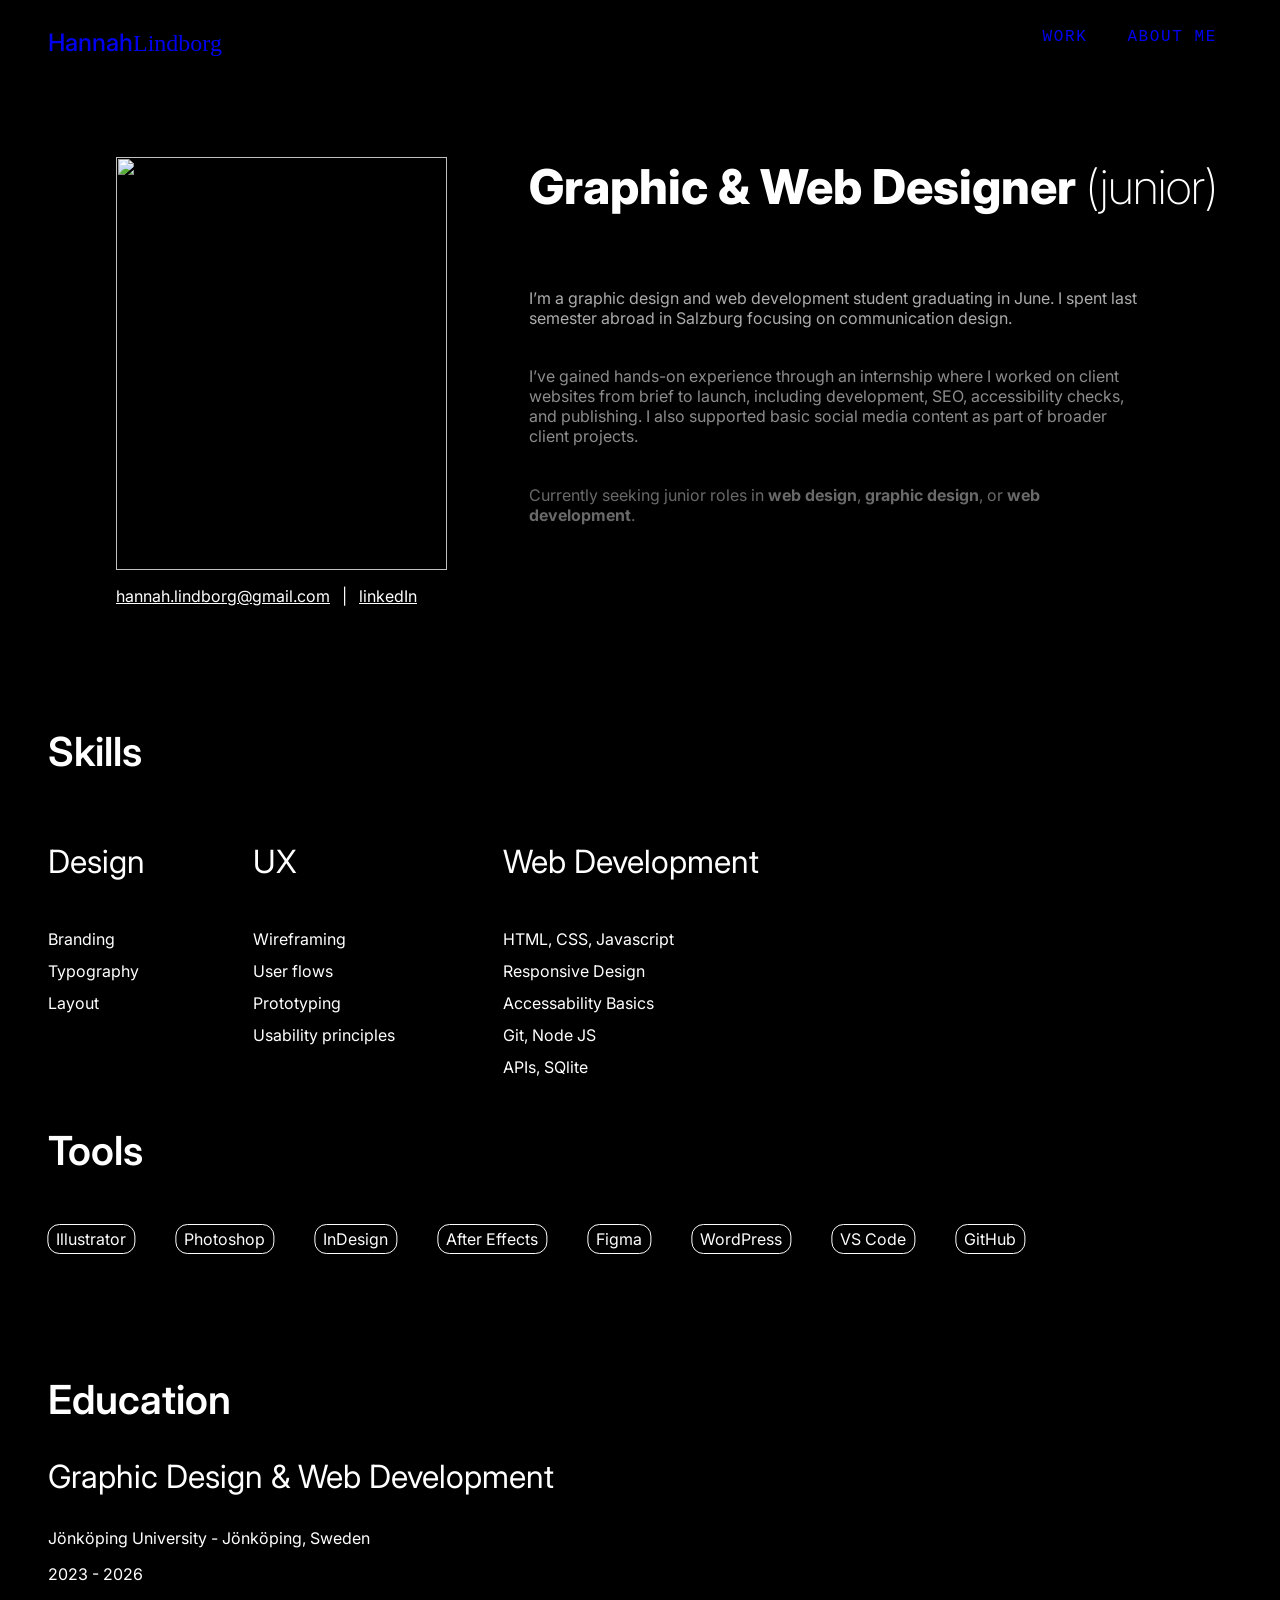
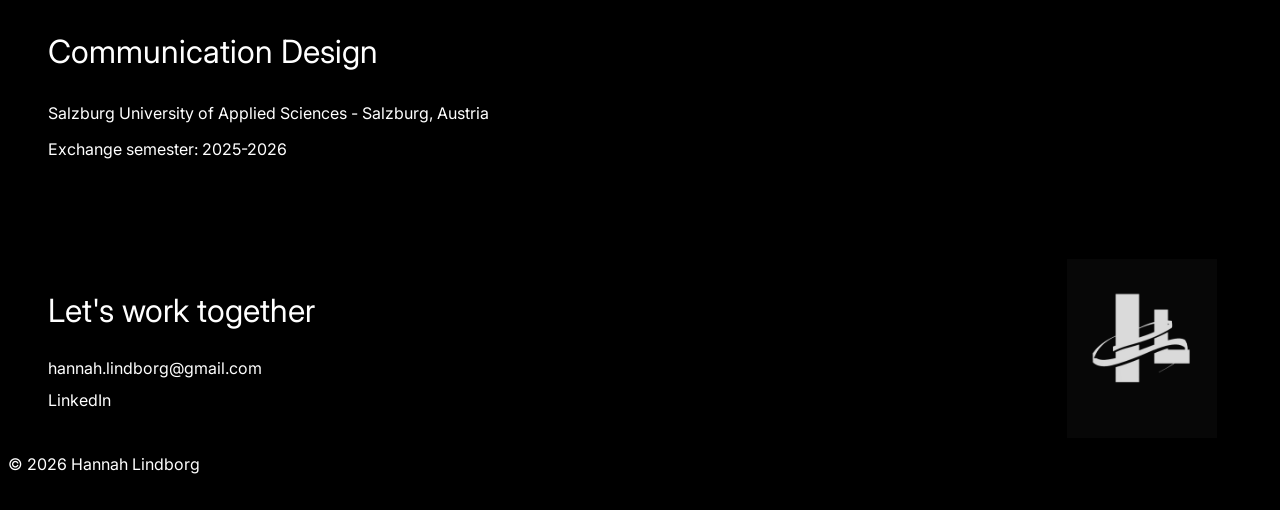
==== about.html @ 6935e382 "Final cleanup of large assets" ====
<!doctype html>
<html lang="en">
  <head>
    <meta charset="UTF-8" />
    <meta name="viewport" content="width=device-width, initial-scale=1.0" />
    <title>About page</title>
    <link rel="preconnect" href="https://fonts.googleapis.com" />
    <link rel="preconnect" href="https://fonts.gstatic.com" crossorigin />
    <link
      href="https://fonts.googleapis.com/css2?family=Bebas+Neue&family=Inter:ital,opsz,wght@0,14..32,100..900;1,14..32,100..900&display=swap"
      rel="stylesheet"
    />

    <link rel="stylesheet" href="style.css" />
    <link rel="stylesheet" href="about.css" />
    <link rel="stylesheet" href="transitions.css" />
  </head>
  <body>
    <div id="smooth-wrapper">
      <div id="smooth-content">
        <header>
          <nav aria-label="main">
            <ul>
              <div class="left-side">
                <li class="name" id="firstname">
                  <a href="index.html">Hannah</a>
                </li>
                <li class="name" id="lastname">
                  <a href="index.html">Lindborg</a>
                </li>
              </div>
              <div class="right-side">
                <li id="workbutton"><a href="index.html">WORK</a></li>
                <li><a href="about.html">ABOUT ME</a></li>
              </div>
            </ul>
          </nav>
        </header>
        <main id="swup" class="transition-reveal">
          <section class="introduction">
            <div class="left-column">
              <div id="image-container">
                <img src="images/cv photo option.png" alt="" />
              </div>
              <div class="contact-info">
                <a href="">hannah.lindborg@gmail.com</a>
                <p>|</p>
                <a href="">linkedIn</a>
              </div>
            </div>
            <div class="right-column" data-lag="0.5">
              <h1 id="split-text-title">
                Graphic & Web Designer
                <span id="junior">(junior)</span>
              </h1>
              <p class="about-text">
                I’m a graphic design and web development student graduating in
                June. I spent last semester abroad in Salzburg focusing on
                communication design.
              </p>
              <p class="about-text">
                I’ve gained hands-on experience through an internship where I
                worked on client websites from brief to launch, including
                development, SEO, accessibility checks, and publishing. I also
                supported basic social media content as part of broader client
                projects.
              </p>
              <p class="about-text">
                Currently seeking junior roles in <b>web design</b>,
                <b>graphic design</b>, or <b>web development</b>.
              </p>
            </div>
          </section>
          <section class="skills">
            <h2>Skills</h2>
            <div class="skill-categories">
              <div class="skill-category">
                <h3>Design</h3>
                <ul>
                  <li>Branding</li>
                  <li>Typography</li>
                  <li>Layout</li>
                </ul>
              </div>
              <div class="skill-category">
                <h3>UX</h3>
                <ul>
                  <li>Wireframing</li>
                  <li>User flows</li>
                  <li>Prototyping</li>
                  <li>Usability principles</li>
                </ul>
              </div>
              <div class="skill-category">
                <h3>Web Development</h3>
                <ul>
                  <li>HTML, CSS, Javascript</li>
                  <li>Responsive Design</li>
                  <li>Accessability Basics</li>
                  <li>Git, Node JS</li>
                  <li>APIs, SQlite</li>
                </ul>
              </div>
            </div>
          </section>
          <section class="tools">
            <h2>Tools</h2>
            <div class="tool-icons">
              <p>Illustrator</p>
              <p>Photoshop</p>
              <p>InDesign</p>
              <p>After Effects</p>
              <p>Figma</p>
              <p>WordPress</p>
              <p>VS Code</p>
              <p>GitHub</p>
            </div>
          </section>
          <section id="education">
            <div class="school">
              <h2>Education</h2>
              <h3>Graphic Design & Web Development</h3>
              <p>Jönköping University - Jönköping, Sweden</p>
              <p>2023 - 2026</p>
            </div>
            <div class="school">
              <h3>Communication Design</h3>
              <p>Salzburg University of Applied Sciences - Salzburg, Austria</p>
              <p>Exchange semester: 2025-2026</p>
            </div>
          </section>
        </main>
        <footer>
          <section id="footer-information">
            <div class="footer-left">
              <img
                src="images/sjöstugan/Screenshot 2026-03-01 122633 - Copy.png"
                alt=""
              />
            </div>
            <div class="footer-right">
              <h3>Let's work together</h3>
              <ul>
                <li>
                  <a href="mailto:hannah.lindborg@gmail.com">
                    hannah.lindborg@gmail.com
                  </a>
                </li>
                <li>LinkedIn</li>
              </ul>
            </div>
          </section>
          <div id="copyright">
            <p>© 2026 Hannah Lindborg</p>
          </div>
        </footer>
      </div>
    </div>
    <script src="https://cdn.jsdelivr.net/npm/gsap@3.14.1/dist/gsap.min.js"></script>
    <script src="https://cdn.jsdelivr.net/npm/gsap@3.14.1/dist/ScrollToPlugin.min.js"></script>
    <script src="https://cdn.jsdelivr.net/npm/gsap@3.14.1/dist/ScrollTrigger.min.js"></script>
    <script src="https://cdn.jsdelivr.net/npm/gsap@3.14.1/dist/SplitText.min.js"></script>
    <script src="https://cdn.jsdelivr.net/npm/gsap@3.14.1/dist/ScrollSmoother.min.js"></script>
    <script src="https://cdn.jsdelivr.net/npm/gsap@3.14.1/dist/ScrambleTextPlugin.min.js"></script>
    <script src="https://cdn.jsdelivr.net/npm/gsap@3.14.1/dist/Flip.min.js"></script>
    <script src="https://unpkg.com/@swup/js-plugin@3"></script>
    <script src="https://unpkg.com/@swup/parallel-plugin@0"></script>
    <script src="https://unpkg.com/@swup/head-plugin@2"></script>
    <script src="https://unpkg.com/@swup/preload-plugin@3"></script>
    <script type="module" src="global.js"></script>
  </body>
</html>
---- style.css ----
:root {
  --space-2xs: clamp(0.25rem, 0.5vw, 0.375rem);
  --space-xs: clamp(0.5rem, 1vw, 0.75rem);
  --space-sm: clamp(0.75rem, 2vw, 1.25rem);
  --space-md: clamp(1.25rem, 4vw, 2.5rem);
  --space-lg: clamp(2rem, 8vh, 5rem);
  --space-xl: clamp(4rem, 12vh, 8rem);
  scrollbar-gutter: stable;
}

* {
  font-family: "Inter", sans-serif;
  font-optical-sizing: auto;
  font-weight: weight;
  font-style: normal;
  font-size: 16px;
}

*,
*:before,
*:after {
  box-sizing: border-box;
}

/* Global font sizes */

h1 {
  font-size: 4rem;
  font-weight: 800;
  margin-bottom: 0;
}

h2 {
  font-size: 2.5rem;
  font-weight: 600;
}

h3 {
  font-size: 2rem;
  font-weight: 400;
}

#intro-left-container span {
  font-weight: 200;
  margin-top: 0;
  font-size: 2rem;
}

nav ul {
  display: flex;
  flex-direction: row;
  justify-content: space-between;
  list-style-type: none;
  padding-right: var(--space-md);
  padding-top: var(--space-xs);
  padding-bottom: var(--space-xs);
}

.right-side li,
.right-side a {
  font-family: "JetBrains Mono", monospace;
  letter-spacing: 0.1em;
  text-decoration-line: none;
}

.right-side {
  display: flex;
  flex-direction: row;
  column-gap: var(--space-md);
}

.left-side {
  display: flex;
  flex-direction: row;
  align-items: baseline;
}

.name a {
  font-size: 1.5rem;
}

.left-side #firstname a {
  font-family: "Inter", serif !important;
  font-weight: 500;
  text-decoration-line: none;
}

.left-side #lastname a {
  font-family: "Playfair Display", serif !important;
  text-decoration-line: none;
}

/* Intro section */

#intro-section {
  display: flex;
  flex-direction: row;
  height: 200px;
  flex: 60% 40%;
  padding-bottom: var(--space-sm);
}

#intro-left-container {
  display: flex;
  flex-direction: column;
  justify-content: flex-end;
  width: 100%;
  padding-left: var(--space-md);
}

#intro-right-container {
  display: flex;
  flex-direction: column;
  width: 100%;
  justify-content: flex-end;
  padding-right: var(--space-md);
}

#brief-container {
  display: flex;
  flex-direction: column;
  align-items: flex-start;
}

#brief-container h3 {
  margin-bottom: 0;
}

#brief-container p {
  margin-bottom: 0;
}

#delivery-container {
  display: flex;
  flex-direction: column;
  align-items: flex-start;
}

#delivery-container h3 {
  margin-bottom: 0;
}

#delivery-container p {
  margin-bottom: 0;
}

#hero-image-container {
  width: auto;
  height: auto;
  overflow: hidden;
}

#hero-image-container img {
  width: 100%;
  height: 100%;
  object-fit: cover;
}

#contept-section {
  max-width: 40vw;
  height: 312px;
  align-content: center;
  margin-left: var(--space-md);
}

/* Color swatches */
.swatch {
  position: absolute;
  transition: transform 0.2s ease-in-out;
}

.text-div {
  display: flex;
  flex-direction: column;
  padding: var(--space-xs);
  align-items: flex-end;
}

.swatch:hover {
  transform: scale(1.2);
}

.swatch:hover .text-div {
  display: none;
}

.swatch:hover .hidden-hex-code {
  display: flex;
}

.hidden-hex-code {
  display: none;
  justify-content: center;
  align-items: center;
  height: 100%;
  width: 100%;
}

footer {
  background-color: white;
  color: black;
  z-index: 10;
}

footer a {
  color: black;
  text-decoration-line: none;
}

footer a:visited {
  color: black;
}

#footer-information {
  display: flex;
  flex-direction: row-reverse;
  justify-content: space-between;
  padding-inline: var(--space-md);
  padding-top: var(--space-xs);
}

#footer-information p {
  margin-block: 0;
}

.footer-left {
  display: flex;
  flex-direction: column;
  justify-content: center;
}

.footer-left img {
  max-width: 150px;
  height: auto;
  object-fit: cover;
}

.footer-right {
  display: flex;
  flex-direction: column;
  justify-content: flex-start;
}

.footer-right h3 {
  margin-bottom: var(--space-xs);
}

.footer-right ul {
  display: flex;
  flex-direction: column;
  list-style: none;
  padding-left: 0;
  row-gap: var(--space-xs);
}

#copyright {
  display: flex;
  justify-self: center;
  padding-bottom: var(--space-xs);
}
---- about.css ----
/* Swup reveal transition */
#swup.transition-reveal {
  background-color: black;
}

body {
  background-color: black;
  color: white;
}

a:visited {
  color: white;
}

/* Introduction section */

.introduction {
  display: grid;
  grid-template-columns: 40% 60%;
  padding-inline: var(--space-xl);
  padding-block: var(--space-lg);
}

.left-column {
  display: flex;
  flex-direction: column;
}

.contact-info {
  display: flex;
  flex-direction: row;
  column-gap: var(--space-xs);
  align-items: center;
}

#image-container {
  width: 80%;
  aspect-ratio: 4/5;
}

#image-container img {
  width: 100%;
  height: 100%;
  object-fit: cover;
}

#split-text-title {
  margin-bottom: var(--space-md);
}

#split-text-title div,
#split-text-title span {
  font-size: inherit !important;
  font-weight: inherit !important;
  line-height: inherit !important;
  display: inline-block;
  vertical-align: baseline;
}

#split-text-title span#junior {
  font-size: 3rem !important;
  font-weight: 200 !important;
  display: inline-block;
}

.right-column {
  display: flex;
  flex-direction: column;
}

.right-column h1 {
  margin-top: 0;
  font-size: 3rem;
  white-space: nowrap;
}

/* Skills section */
.skills {
  display: flex;
  flex-direction: column;
  padding-inline: var(--space-md);
  overflow: hidden;
}

.skill-categories {
  display: flex;
  flex-direction: row;
  justify-content: flex-start;
  column-gap: var(--space-xl);
}

.skill-category {
  display: flex;
  flex-direction: column;
  align-content: flex-start;
  visibility: hidden;
}

.skill-category ul {
  display: flex;
  flex-direction: column;
  align-content: flex-start;
  padding: 0;
  row-gap: var(--space-xs);
}

.skill-category li {
  list-style: none;
}

/* Tools section */

.tools {
  display: flex;
  flex-direction: column;
  padding-inline: var(--space-md);
  padding-bottom: var(--space-lg);
}

.tool-icons {
  display: flex;
  flex-direction: row;
  column-gap: var(--space-md);
}

.tool-icons p {
  border: 1px solid white;
  border-radius: 12px;
  padding-left: 8px;
  padding-right: 8px;
  padding-top: 4px;
  padding-bottom: 4px;
}

/* Education */

#education {
  padding-inline: var(--space-md);
  padding-bottom: var(--space-lg);
  display: flex;
  flex-direction: column;
}

.school {
  visibility: hidden;
}

footer {
  background-color: black;
  color: white;
}

footer a {
  color: white;
}

footer a:visited {
  color: white;
}
---- transitions.css ----
#swup.is-changing {
  display: grid;
  grid-template-columns: 100%;
  overflow: hidden;
  height: 100vh;
}

.is-newcontainer,
.is-previous-container {
  grid-area: 1/1;
  min-height: 100vh;
}

.is-new-container {
  z-index: 2;
}

.is-previous-container {
  z-index: 1;
}
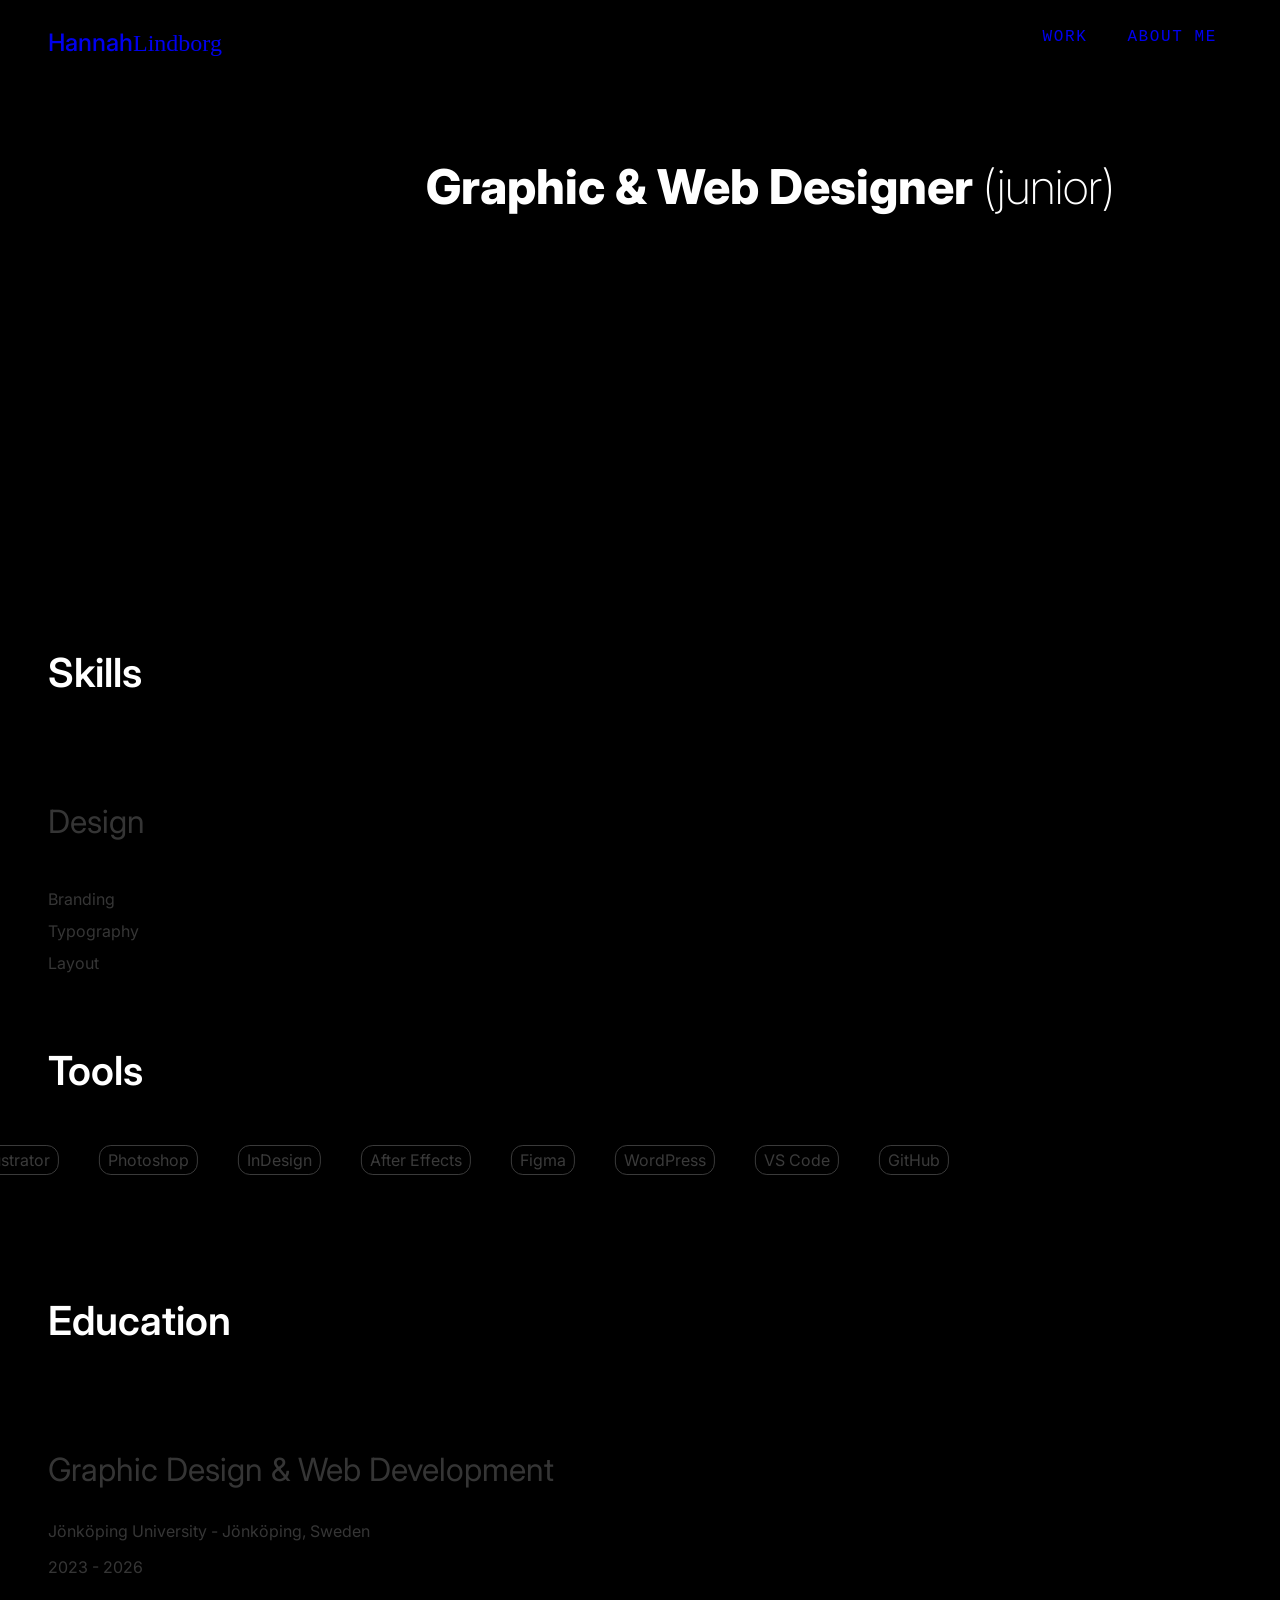
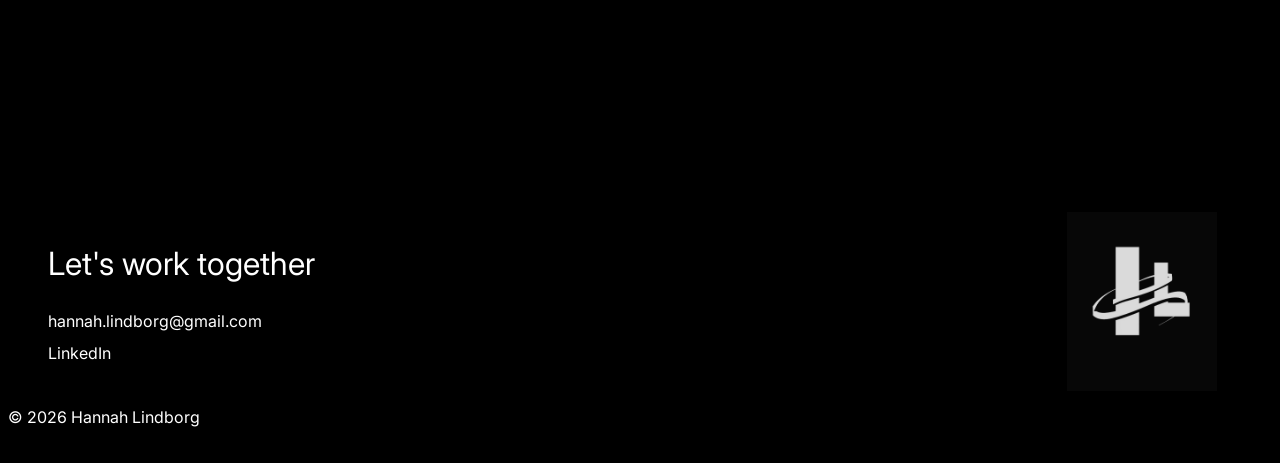
==== commit c1cb512e: "responsiveness" ====
--- a/about.html
+++ b/about.html
@@ -44,7 +44,6 @@
               </div>
               <div class="contact-info">
                 <a href="">hannah.lindborg@gmail.com</a>
-                <p>|</p>
                 <a href="">linkedIn</a>
               </div>
             </div>
@@ -72,7 +71,7 @@
             </div>
           </section>
           <section class="skills">
-            <h2>Skills</h2>
+            <h2 class="about-section-title">Skills</h2>
             <div class="skill-categories">
               <div class="skill-category">
                 <h3>Design</h3>
@@ -104,7 +103,7 @@
             </div>
           </section>
           <section class="tools">
-            <h2>Tools</h2>
+            <h2 class="about-section-title">Tools</h2>
             <div class="tool-icons">
               <p>Illustrator</p>
               <p>Photoshop</p>
@@ -117,8 +116,8 @@
             </div>
           </section>
           <section id="education">
+            <h2 class="about-section-title">Education</h2>
             <div class="school">
-              <h2>Education</h2>
               <h3>Graphic Design & Web Development</h3>
               <p>Jönköping University - Jönköping, Sweden</p>
               <p>2023 - 2026</p>
--- a/style.css
+++ b/style.css
@@ -25,18 +25,18 @@
 /* Global font sizes */
 
 h1 {
-  font-size: 4rem;
+  font-size: clamp(2.5rem, 8vw, 4rem);
   font-weight: 800;
   margin-bottom: 0;
 }
 
 h2 {
-  font-size: 2.5rem;
+  font-size: clamp(1.8rem, 5vw, 2.5rem);
   font-weight: 600;
 }
 
 h3 {
-  font-size: 2rem;
+  font-size: clamp(1.4rem, 3vw, 2rem);
   font-weight: 400;
 }
 
@@ -98,6 +98,8 @@
   height: 200px;
   flex: 60% 40%;
   padding-bottom: var(--space-sm);
+  background-color: white;
+  position: relative;
 }
 
 #intro-left-container {
@@ -142,6 +144,24 @@
 
 #delivery-container p {
   margin-bottom: 0;
+}
+
+@media screen and (max-width: 1024px) {
+  #intro-section {
+    display: flex;
+    flex-direction: column;
+    height: auto;
+    row-gap: var(--space-xs);
+    padding-bottom: var(--space-sm);
+  }
+
+  #intro-left-container {
+    align-items: center;
+  }
+
+  #intro-right-container {
+    padding-left: var(--space-md);
+  }
 }
 
 #hero-image-container {
--- a/about.css
+++ b/about.css
@@ -16,7 +16,7 @@
 
 .introduction {
   display: grid;
-  grid-template-columns: 40% 60%;
+  grid-template-columns: 30% 70%;
   padding-inline: var(--space-xl);
   padding-block: var(--space-lg);
 }
@@ -28,9 +28,10 @@
 
 .contact-info {
   display: flex;
-  flex-direction: row;
-  column-gap: var(--space-xs);
-  align-items: center;
+  flex-direction: column;
+  padding-block: var(--space-xs);
+  row-gap: var(--space-xs);
+  align-items: flex-start;
 }
 
 #image-container {
@@ -71,7 +72,6 @@
 .right-column h1 {
   margin-top: 0;
   font-size: 3rem;
-  white-space: nowrap;
 }
 
 /* Skills section */
@@ -121,6 +121,7 @@
   display: flex;
   flex-direction: row;
   column-gap: var(--space-md);
+  flex-wrap: wrap;
 }
 
 .tool-icons p {
@@ -157,3 +158,55 @@
 footer a:visited {
   color: white;
 }
+
+@media screen and (max-width: 1024px) {
+  .left-column {
+    justify-content: center;
+  }
+  .introduction {
+    padding-inline: var(--space-md);
+  }
+}
+
+@media screen and (max-width: 768px) {
+  .introduction {
+    display: flex;
+    flex-direction: column-reverse;
+  }
+  .left-column {
+    align-items: center;
+  }
+  #image-container {
+    aspect-ratio: 3/4;
+    max-width: 50vw;
+  }
+  #image-container img {
+    object-fit: cover;
+    aspect-ratio: 3/4;
+  }
+  .contant-info {
+    align-items: center;
+    padding-block: var(--space-sm);
+  }
+  .skill-categories {
+    column-gap: var(--space-md);
+    visibility: visible;
+  }
+  .school {
+    visibility: visible;
+  }
+}
+
+@media screen and (max-width: 480px) {
+  .skill-categories {
+    flex-direction: column;
+  }
+
+  .about-section-title {
+    text-align: center;
+  }
+
+  .tool-icons {
+    justify-content: center;
+  }
+}
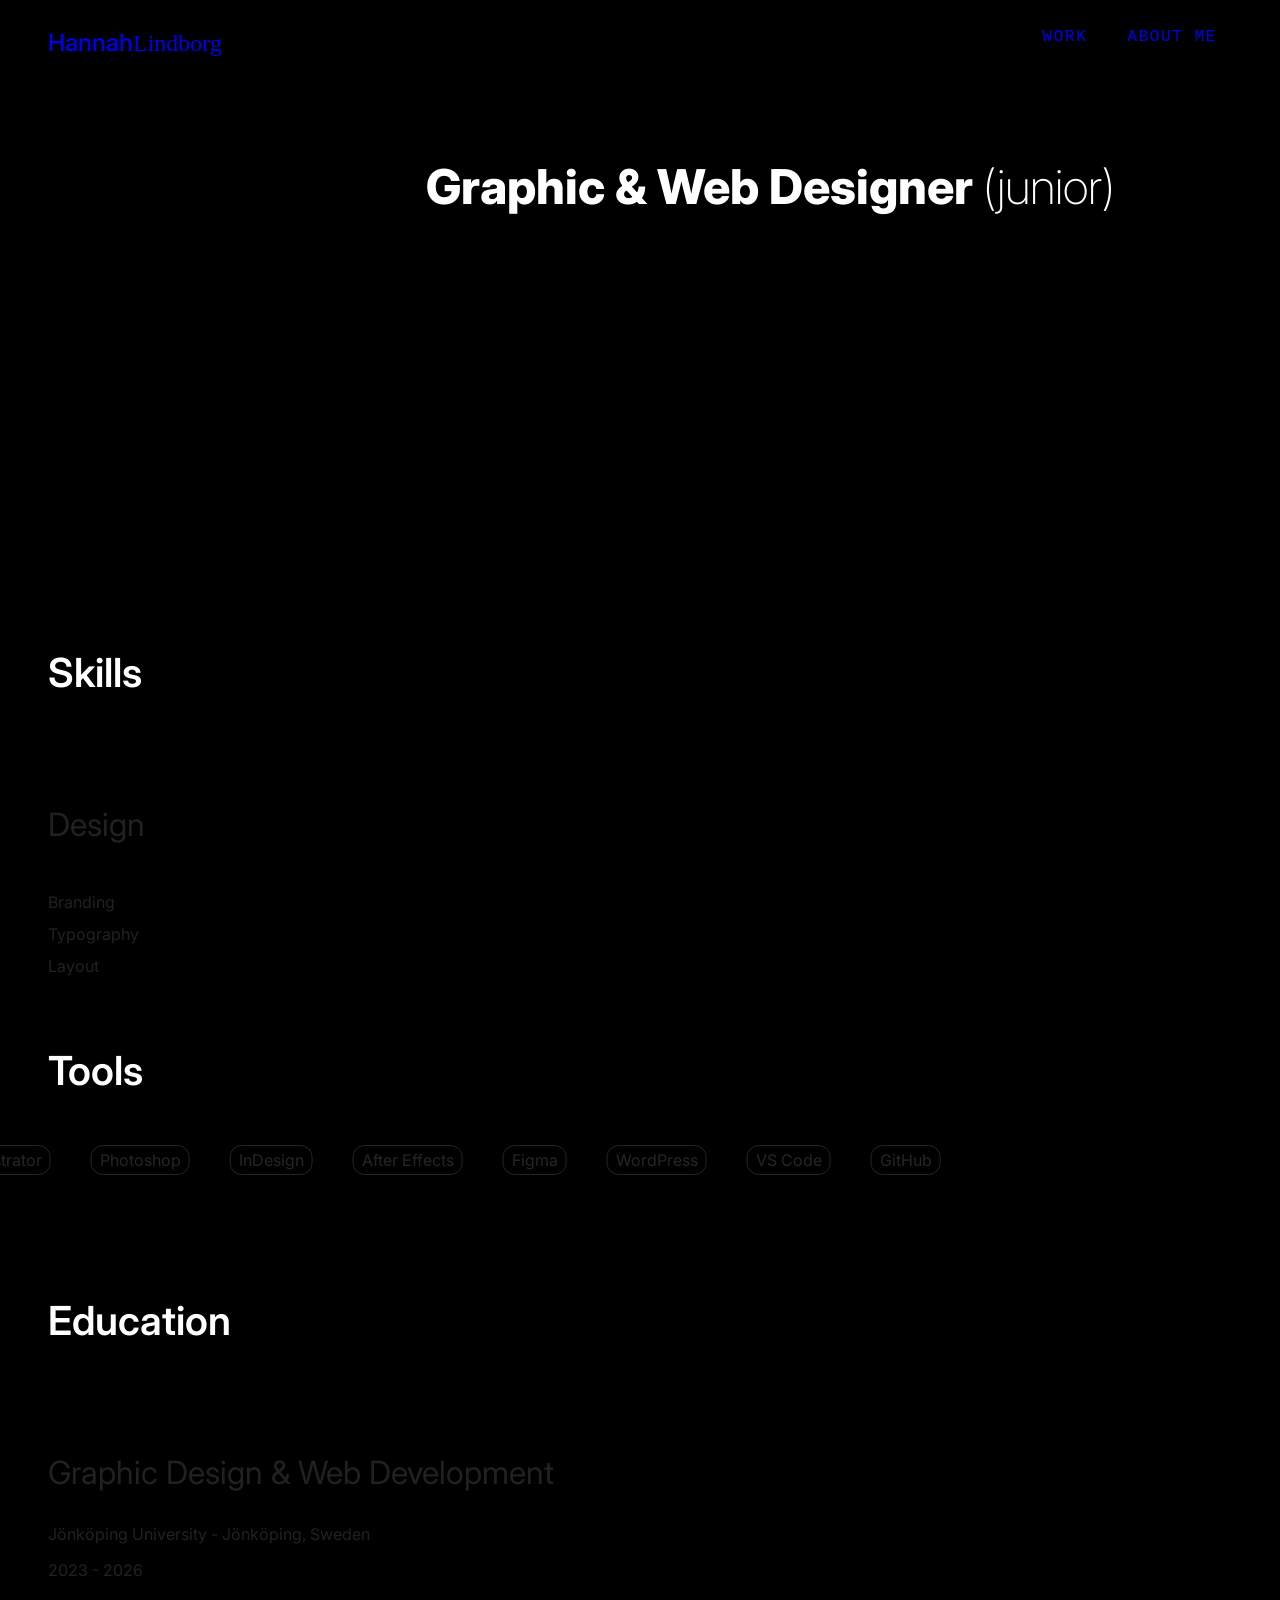
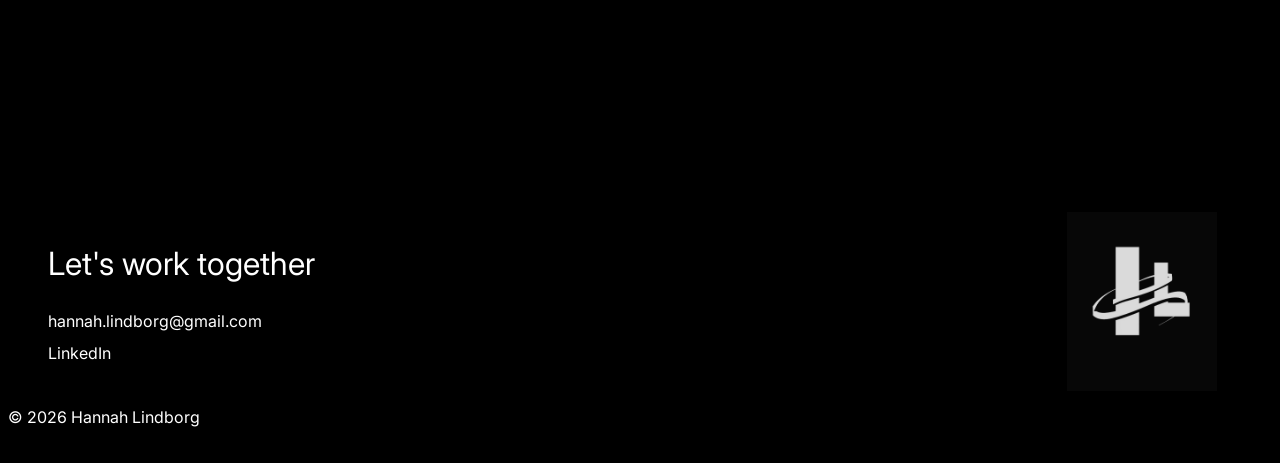
==== commit 8c274f79: "image credits" ====
--- a/about.html
+++ b/about.html
@@ -43,8 +43,15 @@
                 <img src="images/cv photo option.png" alt="" />
               </div>
               <div class="contact-info">
-                <a href="">hannah.lindborg@gmail.com</a>
-                <a href="">linkedIn</a>
+                <a href="mailto:hannah.lindborg@gmail.com"
+                  >hannah.lindborg@gmail.com</a
+                >
+                <a
+                  href="https://www.linkedin.com/in/hannah-lindborg-938377367"
+                  target="_blank"
+                  rel="noopener noreferrer"
+                  >linkedIn</a
+                >
               </div>
             </div>
             <div class="right-column" data-lag="0.5">
@@ -145,7 +152,12 @@
                     hannah.lindborg@gmail.com
                   </a>
                 </li>
-                <li>LinkedIn</li>
+                <li>
+                  <a
+                    href="https://www.linkedin.com/in/hannah-lindborg-938377367"
+                    >LinkedIn</a
+                  >
+                </li>
               </ul>
             </div>
           </section>
--- a/style.css
+++ b/style.css
@@ -183,37 +183,13 @@
   margin-left: var(--space-md);
 }
 
-/* Color swatches */
-.swatch {
-  position: absolute;
-  transition: transform 0.2s ease-in-out;
-}
-
-.text-div {
-  display: flex;
-  flex-direction: column;
-  padding: var(--space-xs);
-  align-items: flex-end;
-}
-
-.swatch:hover {
-  transform: scale(1.2);
-}
-
-.swatch:hover .text-div {
-  display: none;
-}
-
-.swatch:hover .hidden-hex-code {
-  display: flex;
-}
-
-.hidden-hex-code {
-  display: none;
-  justify-content: center;
-  align-items: center;
-  height: 100%;
-  width: 100%;
+/* Image credits section */
+
+.image-credits {
+  display: flex;
+  flex-direction: column;
+  align-items: flex-start;
+  padding-inline: var(--space-md);
 }
 
 footer {
--- a/about.css
+++ b/about.css
@@ -188,7 +188,7 @@
     align-items: center;
     padding-block: var(--space-sm);
   }
-  .skill-categories {
+  .skill-category {
     column-gap: var(--space-md);
     visibility: visible;
   }
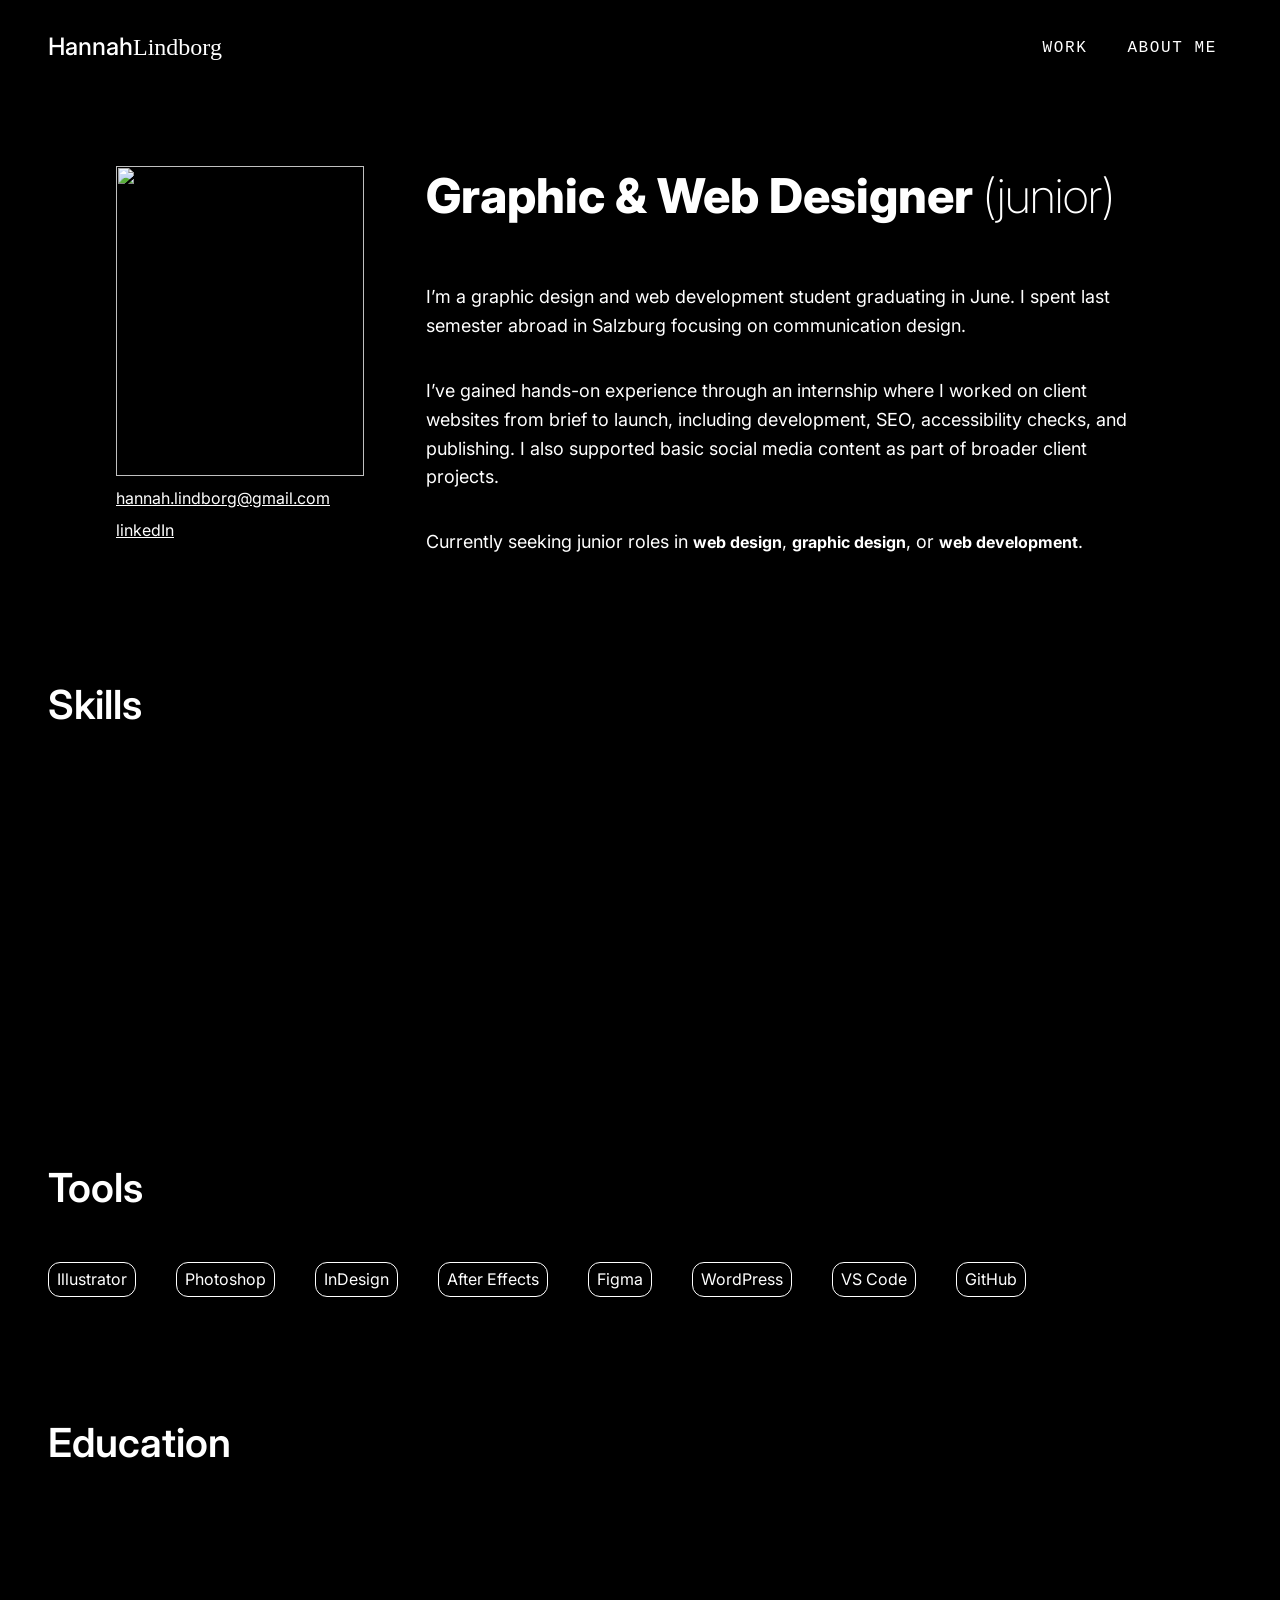
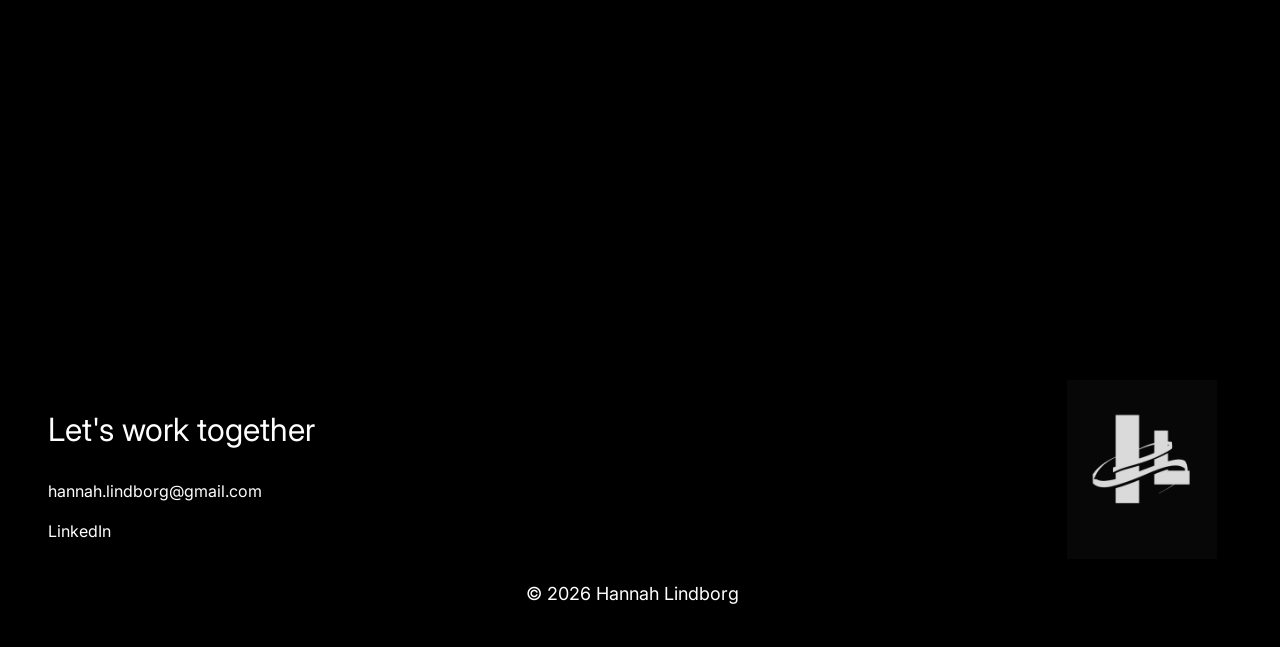
==== commit 41c09073: "moment project" ====
--- a/about.html
+++ b/about.html
@@ -83,9 +83,10 @@
               <div class="skill-category">
                 <h3>Design</h3>
                 <ul>
-                  <li>Branding</li>
+                  <li>Branding, Visual storytelling</li>
                   <li>Typography</li>
                   <li>Layout</li>
+                  <li>Animation</li>
                 </ul>
               </div>
               <div class="skill-category">
@@ -101,10 +102,11 @@
                 <h3>Web Development</h3>
                 <ul>
                   <li>HTML, CSS, Javascript</li>
-                  <li>Responsive Design</li>
-                  <li>Accessability Basics</li>
-                  <li>Git, Node JS</li>
-                  <li>APIs, SQlite</li>
+                  <li>Wordpress</li>
+                  <li>GitHub, Node.js</li>
+                  <li>REST APIs, SQlite</li>
+                  <li>Docker</li>
+                  <li>Responsive Design, Accessability Fundamentals</li>
                 </ul>
               </div>
             </div>
--- a/style.css
+++ b/style.css
@@ -40,6 +40,14 @@
   font-weight: 400;
 }
 
+p,
+span,
+li {
+  font-size: clamp(1rem, 0.5vw + 0.75rem, 1.125rem);
+  line-height: 1.6;
+  max-width: 75ch;
+}
+
 #intro-left-container span {
   font-weight: 200;
   margin-top: 0;
@@ -51,9 +59,9 @@
   flex-direction: row;
   justify-content: space-between;
   list-style-type: none;
-  padding-right: var(--space-md);
-  padding-top: var(--space-xs);
-  padding-bottom: var(--space-xs);
+  padding-inline: var(--space-md);
+  padding-block: var(--space-xs);
+  align-items: center;
 }
 
 .right-side li,
@@ -95,7 +103,7 @@
 #intro-section {
   display: flex;
   flex-direction: row;
-  height: 200px;
+  height: auto;
   flex: 60% 40%;
   padding-bottom: var(--space-sm);
   background-color: white;
@@ -251,6 +259,28 @@
 
 #copyright {
   display: flex;
-  justify-self: center;
+  flex-direction: column;
+  align-items: center;
   padding-bottom: var(--space-xs);
 }
+
+@media screen and (max-width: 500px) {
+  .footer-left {
+    display: none;
+  }
+  #footer-information {
+    justify-content: flex-end;
+  }
+}
+
+@media screen and (max-width: 480px) {
+  #intro-left-container {
+    align-items: flex-start;
+  }
+}
+
+@media screen and (max-width: 400px) {
+  nav ul {
+    flex-direction: column;
+  }
+}
--- a/about.css
+++ b/about.css
@@ -9,6 +9,10 @@
 }
 
 a:visited {
+  color: white;
+}
+
+a {
   color: white;
 }
 
@@ -127,10 +131,9 @@
 .tool-icons p {
   border: 1px solid white;
   border-radius: 12px;
-  padding-left: 8px;
-  padding-right: 8px;
-  padding-top: 4px;
-  padding-bottom: 4px;
+  padding-inline: 8px;
+  padding-block: 4px;
+  font-size: 1rem;
 }
 
 /* Education */
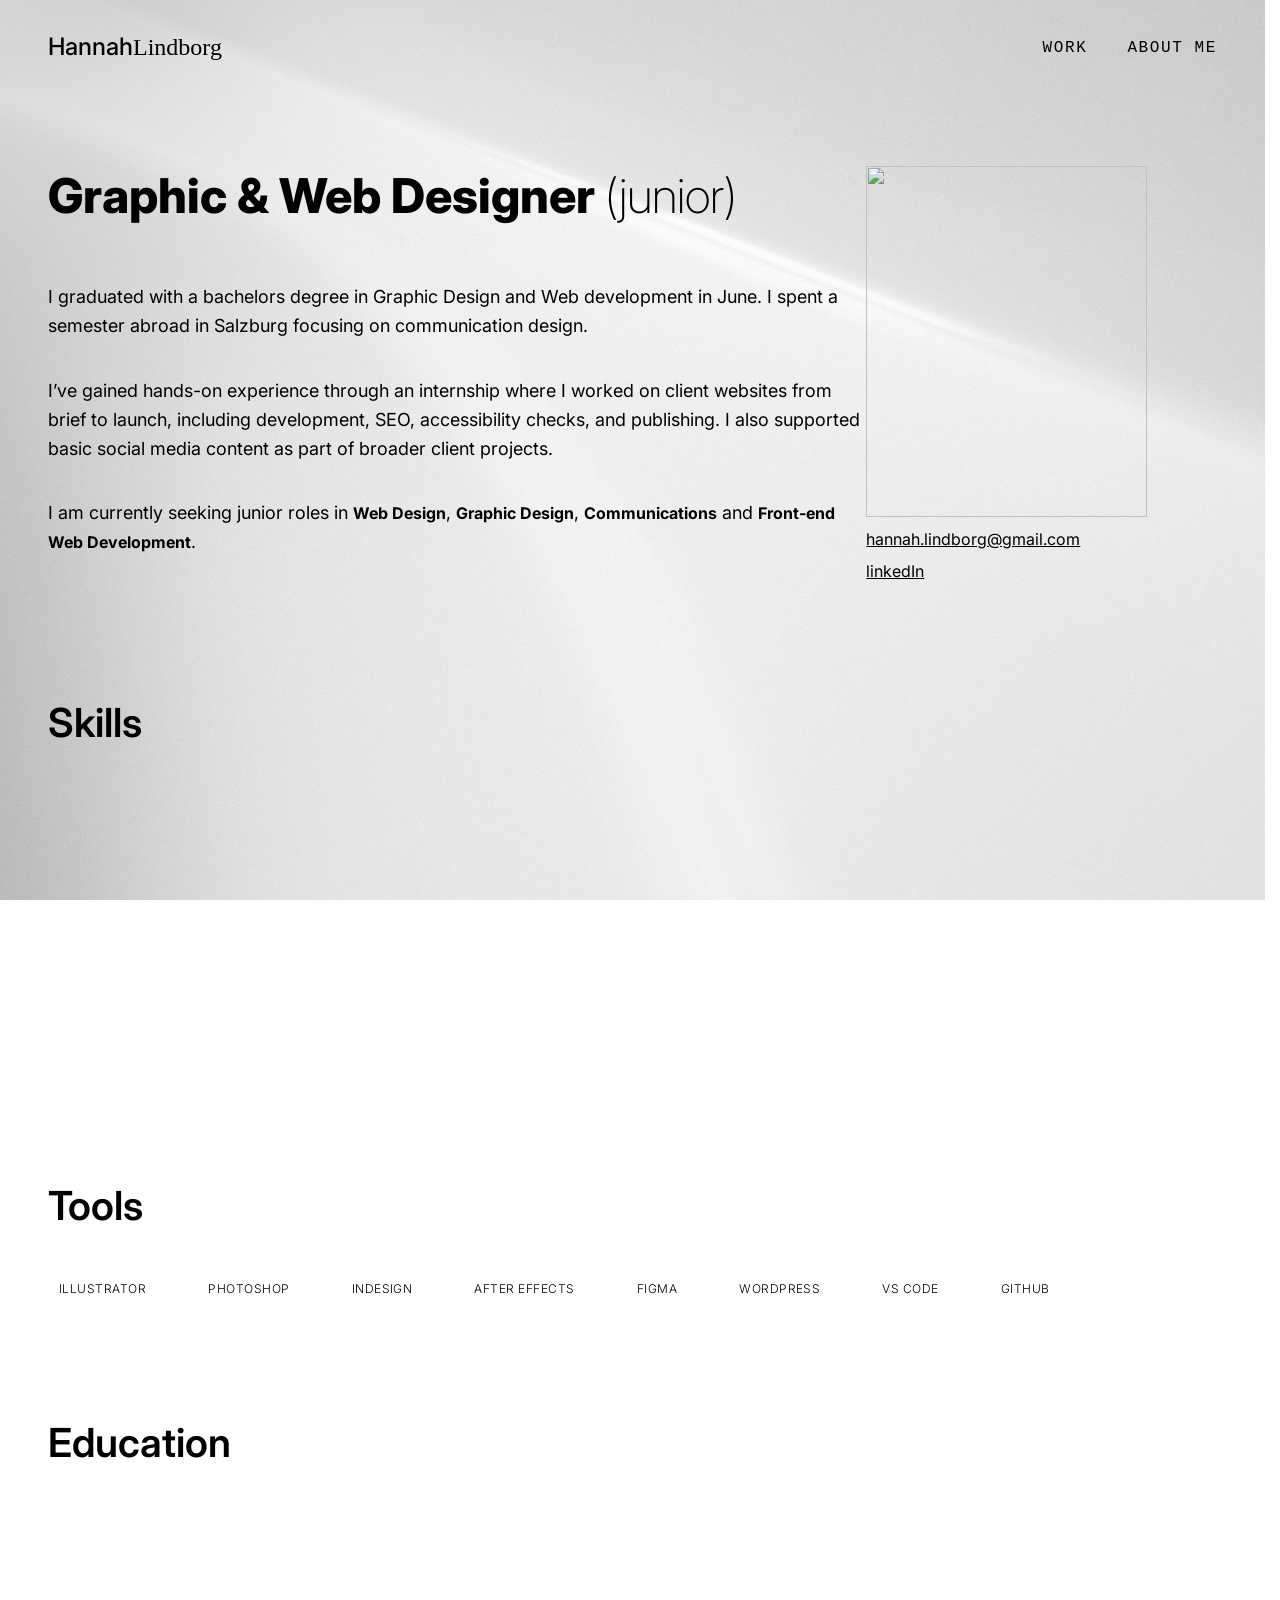
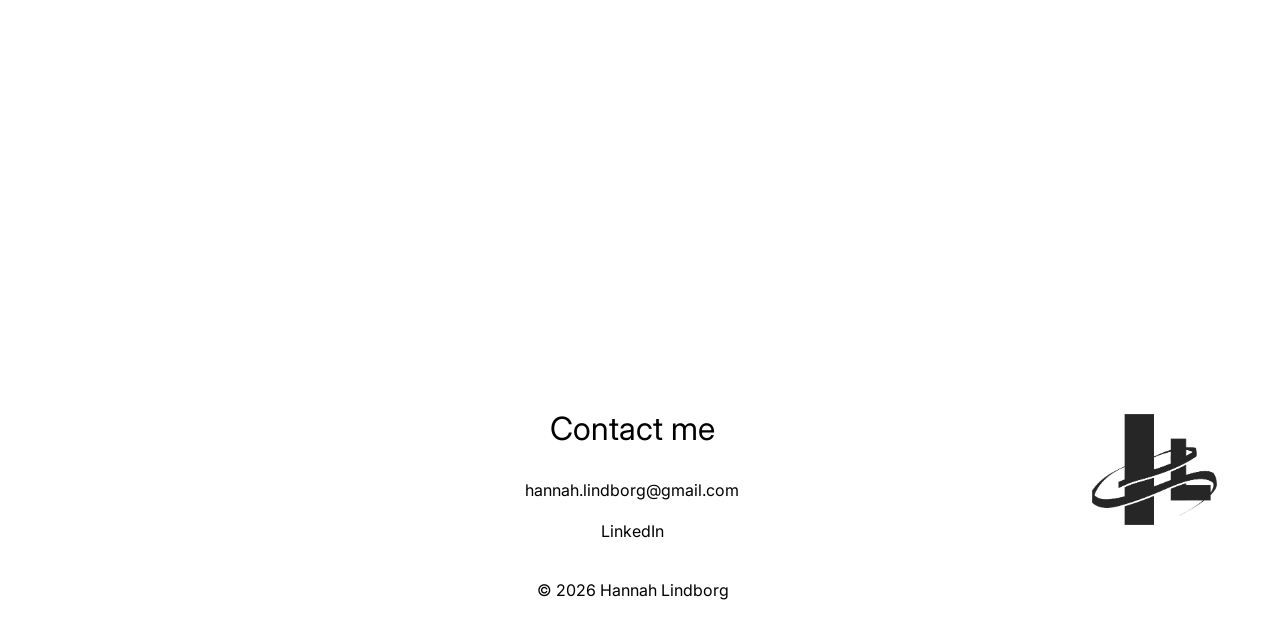
==== commit 9c5540c2: "homepage update" ====
--- a/about.html
+++ b/about.html
@@ -38,7 +38,30 @@
         </header>
         <main id="swup" class="transition-reveal">
           <section class="introduction">
-            <div class="left-column">
+            <div class="left-column" data-lag="0.5">
+              <h1 id="split-text-title">
+                Graphic & Web Designer
+                <span id="junior">(junior)</span>
+              </h1>
+              <p class="about-text">
+                I graduated with a bachelors degree in Graphic Design and Web
+                development in June. I spent a semester abroad in Salzburg
+                focusing on communication design.
+              </p>
+              <p class="about-text">
+                I’ve gained hands-on experience through an internship where I
+                worked on client websites from brief to launch, including
+                development, SEO, accessibility checks, and publishing. I also
+                supported basic social media content as part of broader client
+                projects.
+              </p>
+              <p class="about-text">
+                I am currently seeking junior roles in <b>Web Design</b>,
+                <b>Graphic Design</b>, <b>Communications</b> and
+                <b>Front-end Web Development</b>.
+              </p>
+            </div>
+            <div class="right-column">
               <div id="image-container">
                 <img src="images/cv photo option.png" alt="" />
               </div>
@@ -53,28 +76,6 @@
                   >linkedIn</a
                 >
               </div>
-            </div>
-            <div class="right-column" data-lag="0.5">
-              <h1 id="split-text-title">
-                Graphic & Web Designer
-                <span id="junior">(junior)</span>
-              </h1>
-              <p class="about-text">
-                I’m a graphic design and web development student graduating in
-                June. I spent last semester abroad in Salzburg focusing on
-                communication design.
-              </p>
-              <p class="about-text">
-                I’ve gained hands-on experience through an internship where I
-                worked on client websites from brief to launch, including
-                development, SEO, accessibility checks, and publishing. I also
-                supported basic social media content as part of broader client
-                projects.
-              </p>
-              <p class="about-text">
-                Currently seeking junior roles in <b>web design</b>,
-                <b>graphic design</b>, or <b>web development</b>.
-              </p>
             </div>
           </section>
           <section class="skills">
@@ -140,21 +141,16 @@
         </main>
         <footer>
           <section id="footer-information">
-            <div class="footer-left">
-              <img
-                src="images/sjöstugan/Screenshot 2026-03-01 122633 - Copy.png"
-                alt=""
-              />
-            </div>
-            <div class="footer-right">
-              <h3>Let's work together</h3>
+            <div class="footer-left"></div>
+            <div class="footer-middle">
+              <h3>Contact me</h3>
               <ul>
                 <li>
                   <a href="mailto:hannah.lindborg@gmail.com">
                     hannah.lindborg@gmail.com
                   </a>
                 </li>
-                <li>
+               <li>
                   <a
                     href="https://www.linkedin.com/in/hannah-lindborg-938377367"
                     >LinkedIn</a
@@ -162,6 +158,10 @@
                 </li>
               </ul>
             </div>
+            <div class="footer-right">
+              <img src="images/Dark grey icon.png" alt="" />
+            </div>
+          </section>
           </section>
           <div id="copyright">
             <p>© 2026 Hannah Lindborg</p>
--- a/style.css
+++ b/style.css
@@ -54,6 +54,10 @@
   font-size: 2rem;
 }
 
+header {
+  background-color: transparent;
+}
+
 nav ul {
   display: flex;
   flex-direction: row;
@@ -69,6 +73,31 @@
   font-family: "JetBrains Mono", monospace;
   letter-spacing: 0.1em;
   text-decoration-line: none;
+  cursor: pointer;
+  position: relative;
+  display: inline-block;
+}
+
+.right-side li:after {
+  content: "";
+  display: block;
+  position: absolute;
+  bottom: 0;
+  left: 0;
+  width: 100%;
+  height: 0.1rem;
+  background-color: black;
+  opacity: 0;
+  transform: scaleX(0);
+  transition:
+    opacity 300ms,
+    transform 300ms;
+}
+
+.right-side li:hover:after {
+  opacity: 1;
+  transform: scaleX(1);
+  transform-origin: center;
 }
 
 .right-side {
@@ -200,8 +229,10 @@
   padding-inline: var(--space-md);
 }
 
+/* Footer section*/
+
 footer {
-  background-color: white;
+  background-color: transparent;
   color: black;
   z-index: 10;
 }
@@ -215,10 +246,37 @@
   color: black;
 }
 
+footer li {
+  position: relative;
+  display: inline-block;
+}
+
+footer li:after {
+  content: "";
+  display: block;
+  position: absolute;
+  bottom: 0;
+  left: 0;
+  width: 100%;
+  height: 0.1rem;
+  background-color: black;
+  opacity: 0;
+  transform: scaleX(0);
+  transition:
+    opacity 300ms,
+    transform 300ms;
+}
+
+footer li:hover:after {
+  opacity: 1;
+  transform: scaleX(1);
+  transform-origin: center;
+}
+
 #footer-information {
-  display: flex;
-  flex-direction: row-reverse;
-  justify-content: space-between;
+  display: grid;
+  grid-template-columns: 1fr 1fr 1fr;
+  grid-template-rows: auto;
   padding-inline: var(--space-md);
   padding-top: var(--space-xs);
 }
@@ -227,36 +285,37 @@
   margin-block: 0;
 }
 
-.footer-left {
-  display: flex;
-  flex-direction: column;
-  justify-content: center;
-}
-
-.footer-left img {
-  max-width: 150px;
-  height: auto;
-  object-fit: cover;
-}
-
-.footer-right {
-  display: flex;
-  flex-direction: column;
-  justify-content: flex-start;
-}
-
-.footer-right h3 {
+.footer-middle {
+  display: flex;
+  flex-direction: column;
+  align-items: center;
+}
+
+.footer-middle h3 {
   margin-bottom: var(--space-xs);
 }
 
-.footer-right ul {
-  display: flex;
-  flex-direction: column;
+.footer-middle ul {
+  display: flex;
+  flex-direction: column;
+  align-items: center;
   list-style: none;
   padding-left: 0;
   row-gap: var(--space-xs);
 }
 
+.footer-right {
+  display: flex;
+  flex-direction: column;
+  justify-content: center;
+  align-items: flex-end;
+}
+
+.footer-right img {
+  max-width: 125px;
+  object-fit: cover;
+}
+
 #copyright {
   display: flex;
   flex-direction: column;
@@ -264,23 +323,28 @@
   padding-bottom: var(--space-xs);
 }
 
-@media screen and (max-width: 500px) {
+#copyright p {
+  font-size: 1rem;
+}
+
+@media screen and (max-width: 768px) {
+  .footer-right img {
+    max-width: 98px;
+  }
+}
+
+@media screen and (max-width: 480px) {
+  #footer-information {
+    grid-template-columns: 1fr;
+    row-gap: var(--space-sm);
+  }
   .footer-left {
     display: none;
   }
-  #footer-information {
-    justify-content: flex-end;
-  }
-}
-
-@media screen and (max-width: 480px) {
-  #intro-left-container {
-    align-items: flex-start;
-  }
-}
-
-@media screen and (max-width: 400px) {
-  nav ul {
-    flex-direction: column;
-  }
-}
+  .footer-right {
+    align-items: center;
+  }
+  .footer-right img {
+    max-width: 58px;
+  }
+}
--- a/about.css
+++ b/about.css
@@ -1,31 +1,30 @@
-/* Swup reveal transition */
-#swup.transition-reveal {
-  background-color: black;
-}
-
 body {
-  background-color: black;
-  color: white;
+  background-image: url("images/background-img.jpg");
+  background-size: cover;
+  background-position: center;
+  background-repeat: no-repeat;
+  background-attachment: fixed;
+  color: black;
 }
 
 a:visited {
-  color: white;
+  color: black;
 }
 
 a {
-  color: white;
+  color: black;
 }
 
 /* Introduction section */
 
 .introduction {
   display: grid;
-  grid-template-columns: 30% 70%;
-  padding-inline: var(--space-xl);
+  grid-template-columns: 70% 30%;
+  padding-inline: var(--space-md);
   padding-block: var(--space-lg);
 }
 
-.left-column {
+.right-column {
   display: flex;
   flex-direction: column;
 }
@@ -68,12 +67,12 @@
   display: inline-block;
 }
 
-.right-column {
-  display: flex;
-  flex-direction: column;
-}
-
-.right-column h1 {
+.left-column {
+  display: flex;
+  flex-direction: column;
+}
+
+.left-column h1 {
   margin-top: 0;
   font-size: 3rem;
 }
@@ -128,12 +127,26 @@
   flex-wrap: wrap;
 }
 
-.tool-icons p {
+/*.tool-icons p {
   border: 1px solid white;
   border-radius: 12px;
   padding-inline: 8px;
   padding-block: 4px;
   font-size: 1rem;
+}*/
+
+.tool-icons p {
+  border: 1px solid rgba(255, 255, 255, 0.3);
+  border-radius: 0.5rem;
+  margin-block: var(--space-xs);
+  font-size: 0.75rem;
+  font-weight: 300;
+  padding-inline: 10px;
+  padding-block: 2px;
+  letter-spacing: 0.04em;
+  cursor: default;
+  background-color: rgba(255, 255, 255, 0.15);
+  text-transform: uppercase;
 }
 
 /* Education */
@@ -147,19 +160,6 @@
 
 .school {
   visibility: hidden;
-}
-
-footer {
-  background-color: black;
-  color: white;
-}
-
-footer a {
-  color: white;
-}
-
-footer a:visited {
-  color: white;
 }
 
 @media screen and (max-width: 1024px) {
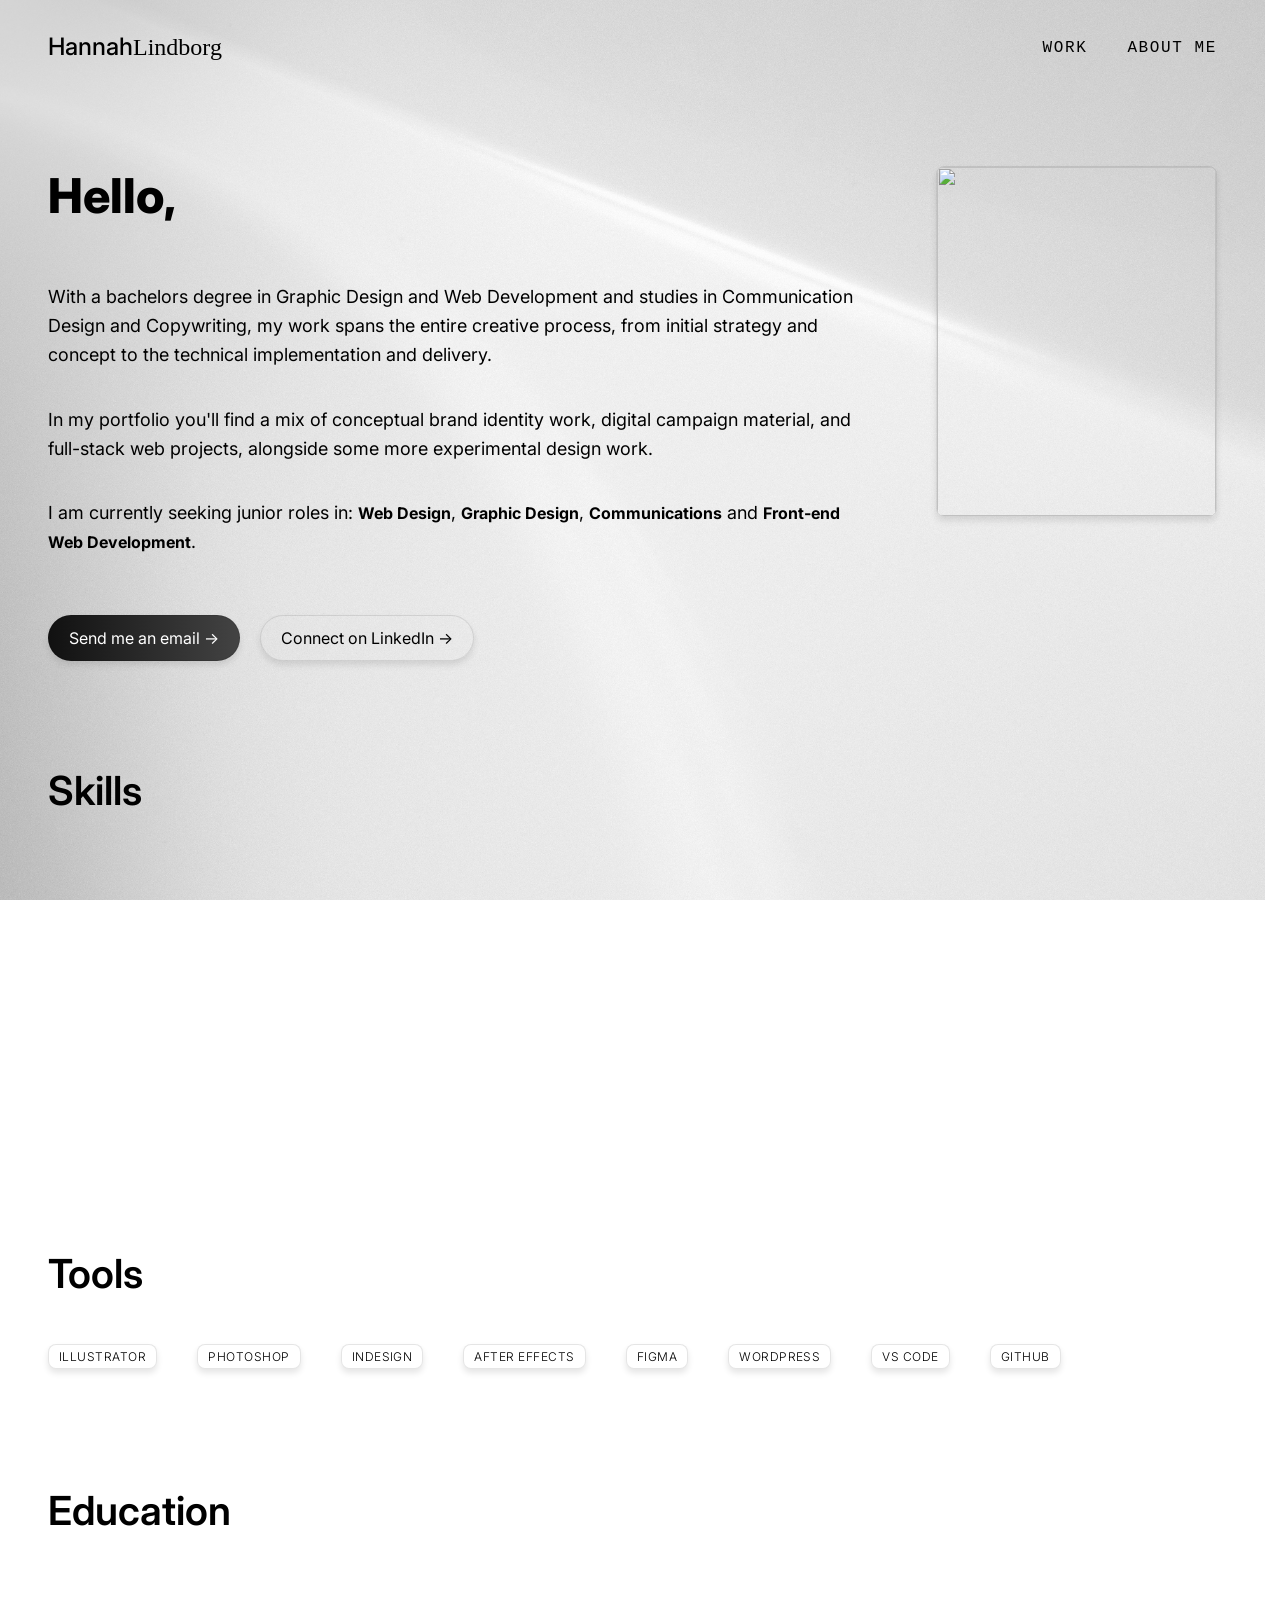
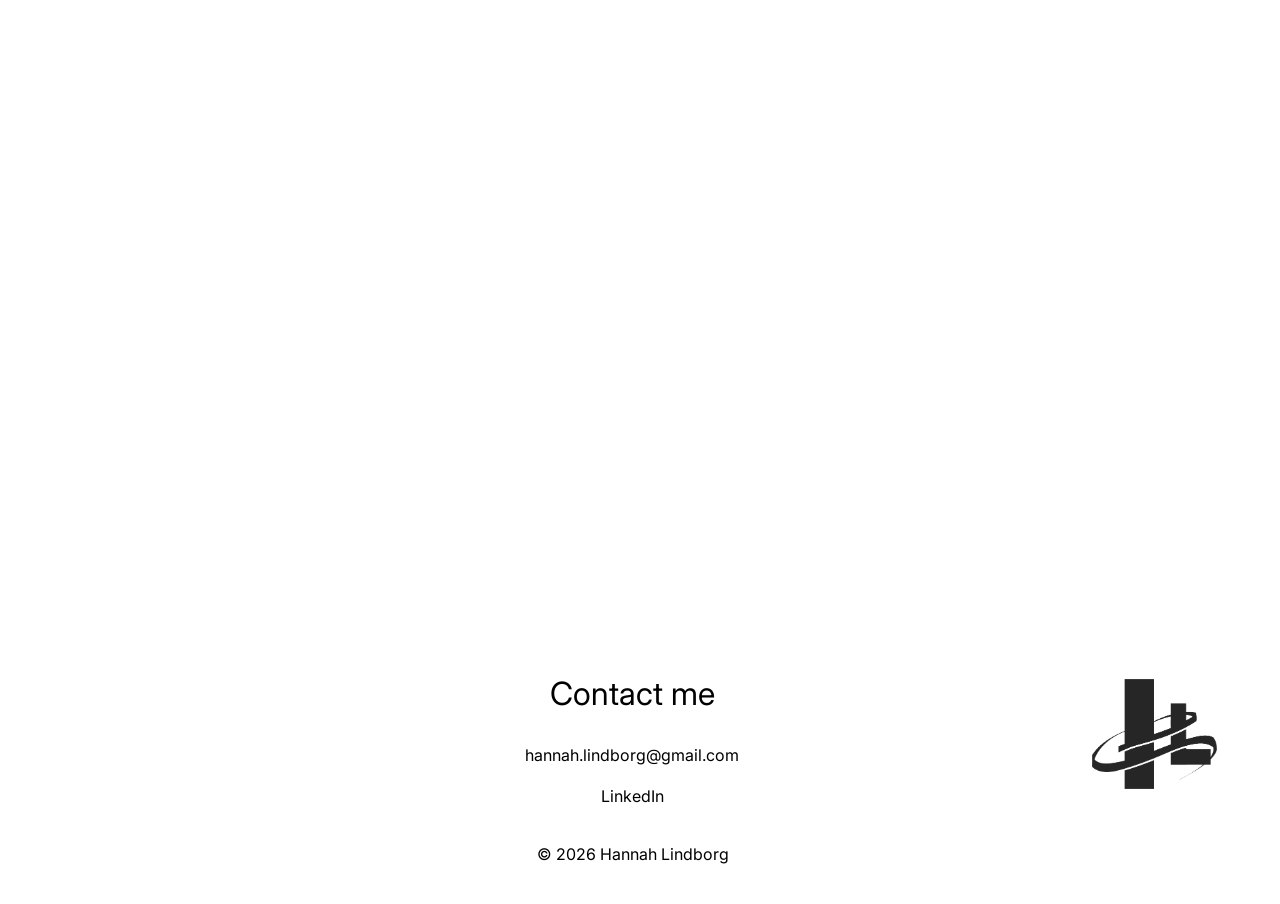
==== commit 1e3a2bd9: "updated about me page" ====
--- a/about.html
+++ b/about.html
@@ -40,41 +40,32 @@
           <section class="introduction">
             <div class="left-column" data-lag="0.5">
               <h1 id="split-text-title">
-                Graphic & Web Designer
-                <span id="junior">(junior)</span>
+                Hello,
               </h1>
               <p class="about-text">
-                I graduated with a bachelors degree in Graphic Design and Web
-                development in June. I spent a semester abroad in Salzburg
-                focusing on communication design.
+                With a bachelors degree in Graphic Design and Web Development and studies in Communication Design and Copywriting, my work spans the entire creative process, from initial strategy and concept to the technical implementation and delivery.
               </p>
               <p class="about-text">
-                I’ve gained hands-on experience through an internship where I
-                worked on client websites from brief to launch, including
-                development, SEO, accessibility checks, and publishing. I also
-                supported basic social media content as part of broader client
-                projects.
+                In my portfolio you'll find a mix of conceptual brand identity work, digital campaign material, and full-stack web projects, alongside some more experimental design work. 
               </p>
               <p class="about-text">
-                I am currently seeking junior roles in <b>Web Design</b>,
+                I am currently seeking junior roles in: <b>Web Design</b>,
                 <b>Graphic Design</b>, <b>Communications</b> and
                 <b>Front-end Web Development</b>.
               </p>
+
+               <div class="buttons-container">
+              <div class="primarybutton"><a href="mailto:hannah.lindborg@gmail.com"
+                  >Send me an email  &rarr;</a></div>
+              <div class="secondarybutton"><a href="https://www.linkedin.com/in/hannah-lindborg-938377367"
+                  target="_blank"
+                  rel="noopener noreferrer">Connect on LinkedIn  &rarr;</a></div>
             </div>
+            </div>
+
             <div class="right-column">
               <div id="image-container">
                 <img src="images/cv photo option.png" alt="" />
-              </div>
-              <div class="contact-info">
-                <a href="mailto:hannah.lindborg@gmail.com"
-                  >hannah.lindborg@gmail.com</a
-                >
-                <a
-                  href="https://www.linkedin.com/in/hannah-lindborg-938377367"
-                  target="_blank"
-                  rel="noopener noreferrer"
-                  >linkedIn</a
-                >
               </div>
             </div>
           </section>
@@ -137,6 +128,11 @@
               <p>Salzburg University of Applied Sciences - Salzburg, Austria</p>
               <p>Exchange semester: 2025-2026</p>
             </div>
+            <div class="school">
+              <h3>Copywriting</h3>
+              <p>Online course - Part time</p>
+              <p>2026 - Ongoing</p>
+            </div>
           </section>
         </main>
         <footer>
--- a/style.css
+++ b/style.css
@@ -127,6 +127,60 @@
   text-decoration-line: none;
 }
 
+/* Button design */
+/*
+Button gradient design inspired by https://gradientbuttons.colorion.co/page/3/
+*/
+
+.primarybutton {
+  background-image: linear-gradient(
+    to right,
+    #111111 0%,
+    #444444 51%,
+    #111111 100%
+  );
+  color: white;
+  transition: 0.5s;
+  background-size: 200% auto;
+  box-shadow: 0 0 20px #eee;
+  border-radius: 10px;
+  display: block;
+}
+
+.primarybutton:hover {
+  background-position: right center;
+  transform: scale(1.05);
+}
+
+.secondarybutton {
+  border: 1px solid grey;
+  transition: 0.5s;
+}
+
+.secondarybutton a {
+  text-decoration-line: none;
+}
+
+.buttons-container {
+  display: flex;
+  flex-direction: row;
+  column-gap: var(--space-sm);
+  margin-top: var(--space-md);
+}
+
+.buttons-container div {
+  padding-inline: var(--space-sm);
+  padding-block: var(--space-xs);
+  border-radius: 2rem;
+  box-shadow: 0px 4px 6px rgba(0, 0, 0, 0.1);
+  border: 1px solid rgba(0, 0, 0, 0.1);
+  display: inline-block;
+}
+
+a {
+  text-decoration-line: none;
+}
+
 /* Intro section */
 
 #intro-section {
--- a/about.css
+++ b/about.css
@@ -27,14 +27,7 @@
 .right-column {
   display: flex;
   flex-direction: column;
-}
-
-.contact-info {
-  display: flex;
-  flex-direction: column;
-  padding-block: var(--space-xs);
-  row-gap: var(--space-xs);
-  align-items: flex-start;
+  align-items: flex-end;
 }
 
 #image-container {
@@ -46,6 +39,9 @@
   width: 100%;
   height: 100%;
   object-fit: cover;
+  border-radius: 0.5rem;
+  box-shadow: 0px 4px 6px rgba(0, 0, 0, 0.1);
+  border: 1px solid rgba(0, 0, 0, 0.1);
 }
 
 #split-text-title {
@@ -75,6 +71,10 @@
 .left-column h1 {
   margin-top: 0;
   font-size: 3rem;
+}
+
+.primarybutton a {
+  color: white;
 }
 
 /* Skills section */
@@ -147,6 +147,8 @@
   cursor: default;
   background-color: rgba(255, 255, 255, 0.15);
   text-transform: uppercase;
+  box-shadow: 0px 4px 6px rgba(0, 0, 0, 0.1);
+  border: 1px solid rgba(0, 0, 0, 0.1);
 }
 
 /* Education */
@@ -174,9 +176,13 @@
 @media screen and (max-width: 768px) {
   .introduction {
     display: flex;
-    flex-direction: column-reverse;
+    flex-direction: column;
+    row-gap: var(--space-lg);
   }
   .left-column {
+    align-items: center;
+  }
+  .right-column {
     align-items: center;
   }
   #image-container {
@@ -209,7 +215,22 @@
     text-align: center;
   }
 
+  .buttons-container {
+    flex-direction: column;
+    row-gap: var(--space-sm);
+  }
+  .buttons-container div {
+    display: flex;
+    align-items: center;
+    text-align: center;
+    justify-content: center;
+  }
+
   .tool-icons {
     justify-content: center;
   }
-}
+
+  .introduction {
+    padding-block: var(--space-md);
+  }
+}
